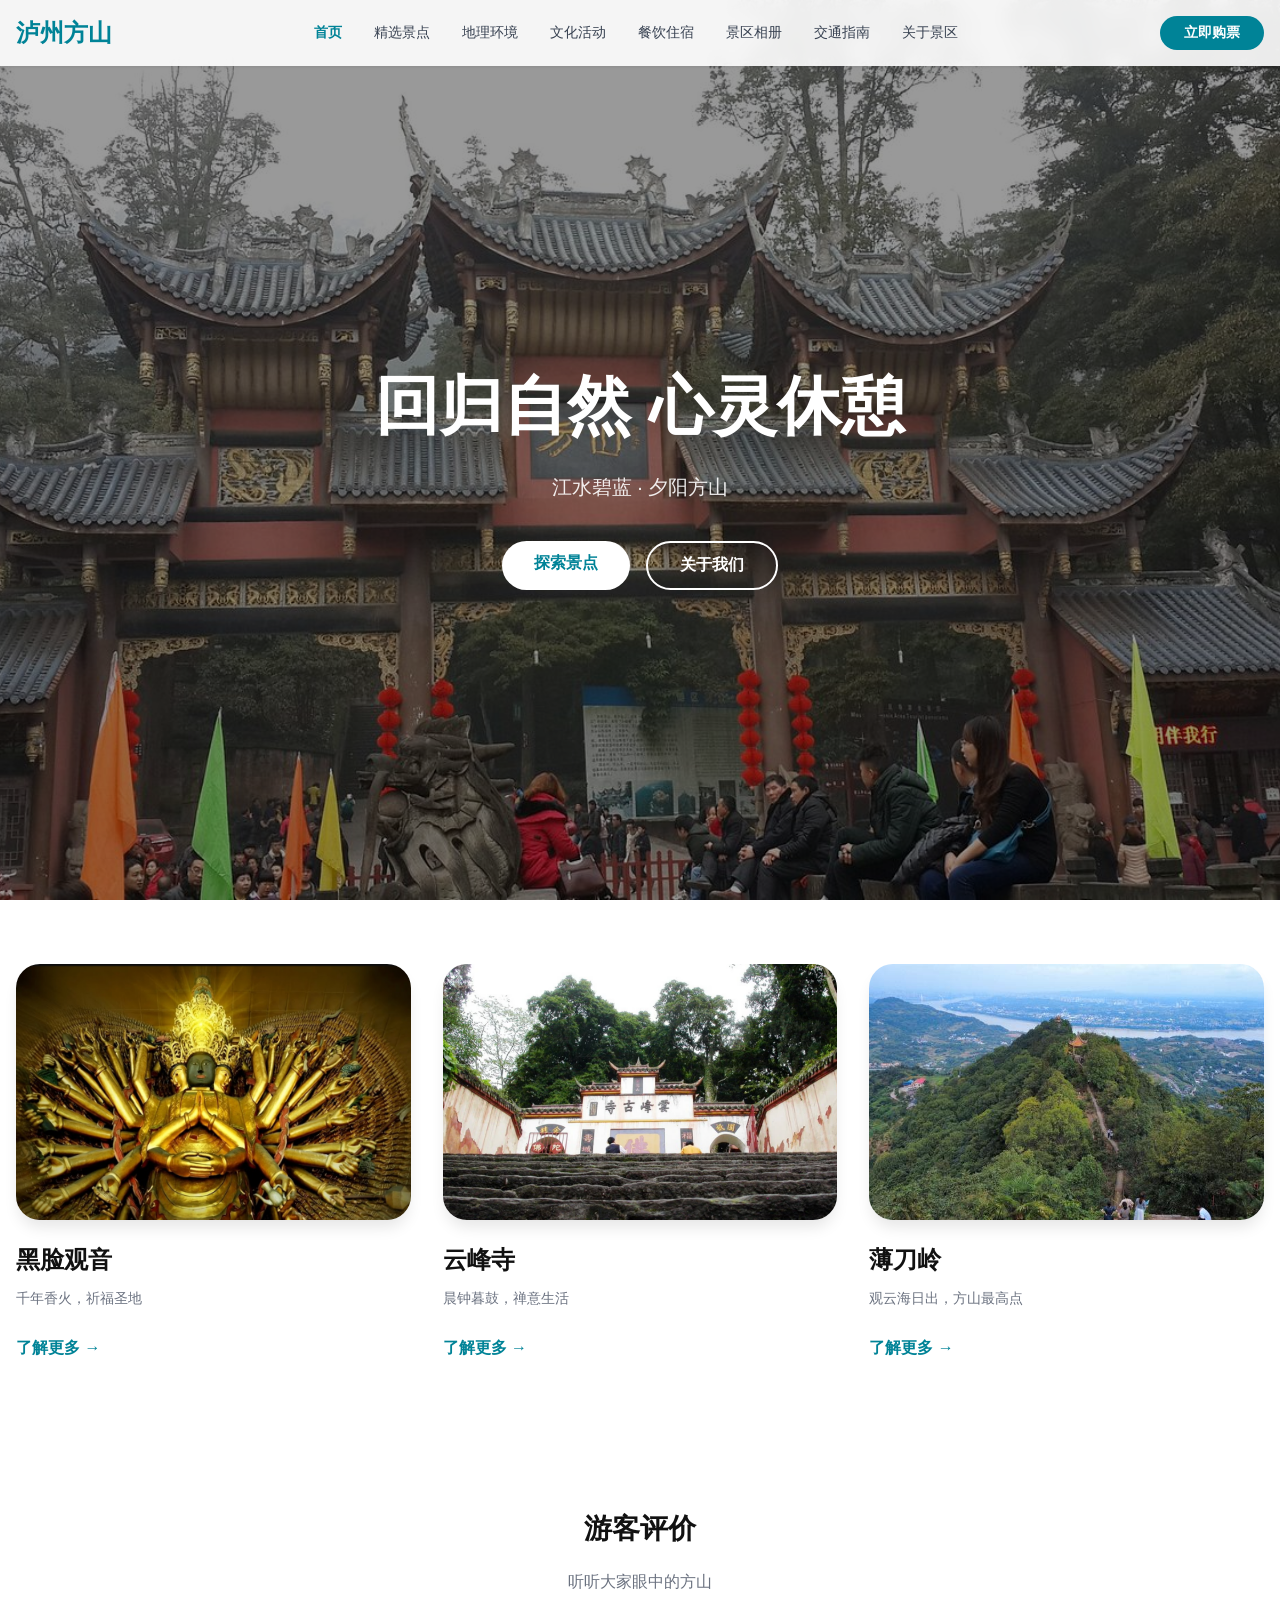
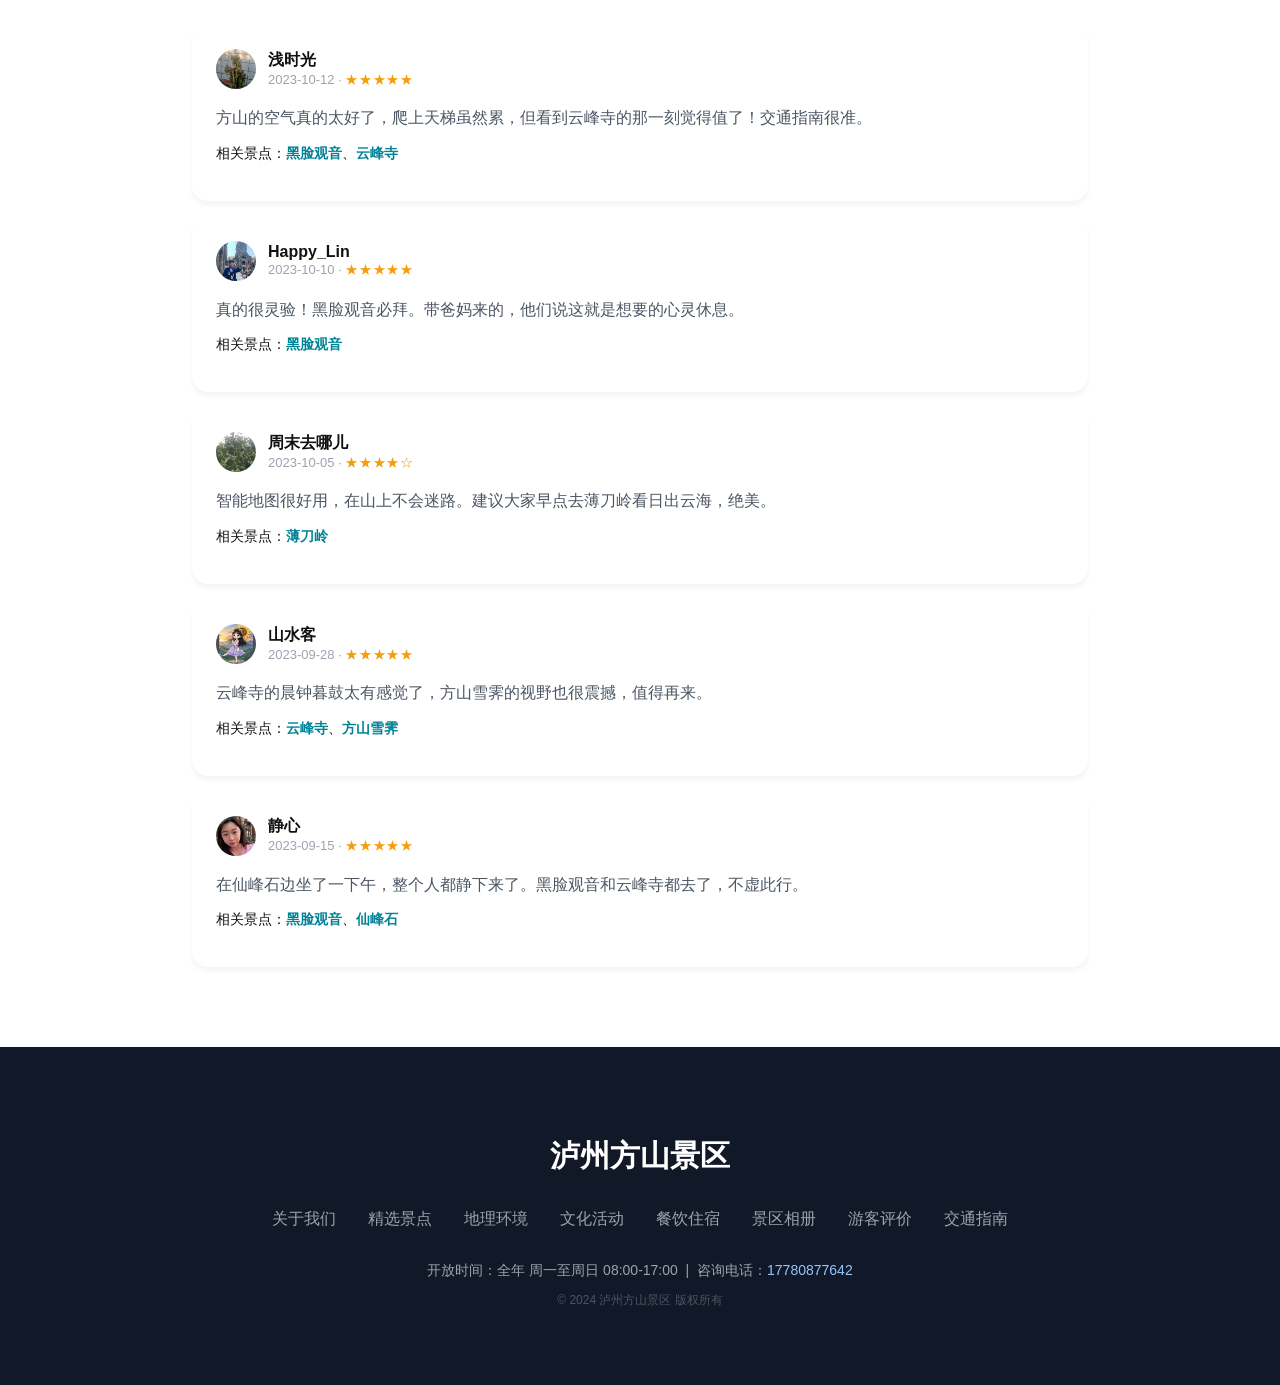
==== index.html @ 8b6f4e0c "first" ====
<!DOCTYPE html>
<html lang="zh-CN">

<head>
    <meta charset="UTF-8">
    <meta name="viewport" content="width=device-width, initial-scale=1.0">
    <title>泸州方山景区 - 首页</title>
    <link rel="stylesheet" href="css/main.css">
    <link rel="stylesheet" href="css/com.css">
</head>

<body>
    <nav class="nav">
        <div class="nav-inner">
            <a href="index.html" class="nav-logo">泸州方山</a>
            <div class="nav-links">
                <a href="index.html" class="active">首页</a>
                <a href="jingdian.html">精选景点</a>
                <a href="dili.html">地理环境</a>
                <a href="wenhuahuodong.html">文化活动</a>
                <a href="canyin.html">餐饮住宿</a>
                <a href="tuji.html">景区相册</a>
                <a href="jiaotong.html">交通指南</a>
                <a href="guanyu.html">关于景区</a>
            </div>
            <a href="guanyu.html" class="nav-cta">立即购票</a>
        </div>
    </nav>

    <section class="banner">
        <img src="img/shouye-banner.jpg" alt="方山景区">
        <div class="banner-overlay"></div>
        <div class="banner-content">
            <h1 class="animate-fade-in-up">回归自然 心灵休憩</h1>
            <p>江水碧蓝 · 夕阳方山</p>
            <div class="banner-btns">
                <a href="jingdian.html" class="btn-primary">探索景点</a>
                <a href="guanyu.html" class="btn-outline">关于我们</a>
            </div>
        </div>
    </section>

    <section class="section">
        <div class="cards">
            <div class="card">
                <a href="xiangqing-heilianguanyin.html" class="card-image">
                    <img src="img/heilianguanyin1.png" alt="黑脸观音">
                </a>
                <h3>黑脸观音</h3>
                <p class="card-desc">千年香火，祈福圣地</p>
                <a href="xiangqing-heilianguanyin.html" class="card-link">了解更多 &rarr;</a>
            </div>
            <div class="card">
                <a href="xiangqing-yunfengsi.html" class="card-image">
                    <img src="img/yunfengsi1.png" alt="云峰寺">
                </a>
                <h3>云峰寺</h3>
                <p class="card-desc">晨钟暮鼓，禅意生活</p>
                <a href="xiangqing-yunfengsi.html" class="card-link">了解更多 &rarr;</a>
            </div>
            <div class="card">
                <a href="xiangqing-bodaoling.html" class="card-image">
                    <img src="img/bodaoling1.jpeg" alt="薄刀岭">
                </a>
                <h3>薄刀岭</h3>
                <p class="card-desc">观云海日出，方山最高点</p>
                <a href="xiangqing-bodaoling.html" class="card-link">了解更多 &rarr;</a>
            </div>
        </div>
    </section>

    <section class="section" id="pingjia">
        <h2 style="text-align:center;font-size:1.75rem;margin-bottom:1.5rem;">游客评价</h2>
        <p style="text-align:center;color:#6b7280;margin-bottom:2rem;">听听大家眼中的方山</p>
        <div class="review-list">
            <article class="review-card">
                <div class="review-card-header">
                    <img src="img/avatar1.jpg" alt="" class="review-avatar" width="40" height="40">
                    <div class="review-meta">
                        <div class="review-user">浅时光</div>
                        <div class="review-date">2023-10-12 · <span class="stars">★★★★★</span></div>
                    </div>
                </div>
                <p class="review-content">方山的空气真的太好了，爬上天梯虽然累，但看到云峰寺的那一刻觉得值了！交通指南很准。</p>
                <p class="review-link">相关景点：<a href="xiangqing-heilianguanyin.html">黑脸观音</a>、<a
                        href="xiangqing-yunfengsi.html">云峰寺</a>
                </p>
            </article>
            <article class="review-card">
                <div class="review-card-header">
                    <img src="img/avatar2.jpg" alt="" class="review-avatar" width="40" height="40">
                    <div class="review-meta">
                        <div class="review-user">Happy_Lin</div>
                        <div class="review-date">2023-10-10 · <span class="stars">★★★★★</span></div>
                    </div>
                </div>
                <p class="review-content">真的很灵验！黑脸观音必拜。带爸妈来的，他们说这就是想要的心灵休息。</p>
                <p class="review-link">相关景点：<a href="xiangqing-heilianguanyin.html">黑脸观音</a></p>
            </article>
            <article class="review-card">
                <div class="review-card-header">
                    <img src="img/avatar3.jpg" alt="" class="review-avatar" width="40" height="40">
                    <div class="review-meta">
                        <div class="review-user">周末去哪儿</div>
                        <div class="review-date">2023-10-05 · <span class="stars">★★★★☆</span></div>
                    </div>
                </div>
                <p class="review-content">智能地图很好用，在山上不会迷路。建议大家早点去薄刀岭看日出云海，绝美。</p>
                <p class="review-link">相关景点：<a href="xiangqing-bodaoling.html">薄刀岭</a></p>
            </article>
            <article class="review-card">
                <div class="review-card-header">
                    <img src="img/avatar4.jpg" alt="" class="review-avatar" width="40" height="40">
                    <div class="review-meta">
                        <div class="review-user">山水客</div>
                        <div class="review-date">2023-09-28 · <span class="stars">★★★★★</span></div>
                    </div>
                </div>
                <p class="review-content">云峰寺的晨钟暮鼓太有感觉了，方山雪霁的视野也很震撼，值得再来。</p>
                <p class="review-link">相关景点：<a href="xiangqing-yunfengsi.html">云峰寺</a>、<a
                        href="xiangqing-fangshanxueji.html">方山雪霁</a></p>
            </article>
            <article class="review-card">
                <div class="review-card-header">
                    <img src="img/avatar5.jpg" alt="" class="review-avatar" width="40" height="40">
                    <div class="review-meta">
                        <div class="review-user">静心</div>
                        <div class="review-date">2023-09-15 · <span class="stars">★★★★★</span></div>
                    </div>
                </div>
                <p class="review-content">在仙峰石边坐了一下午，整个人都静下来了。黑脸观音和云峰寺都去了，不虚此行。</p>
                <p class="review-link">相关景点：<a href="xiangqing-heilianguanyin.html">黑脸观音</a>、<a
                        href="xiangqing-xianfengshi.html">仙峰石</a></p>
            </article>
        </div>
    </section>

    <footer class="footer">
        <div>
            <h2>泸州方山景区</h2>
            <div class="footer-links">
                <a href="guanyu.html">关于我们</a>
                <a href="jingdian.html">精选景点</a>
                <a href="dili.html">地理环境</a>
                <a href="wenhuahuodong.html">文化活动</a>
                <a href="canyin.html">餐饮住宿</a>
                <a href="tuji.html">景区相册</a>
                <a href="index.html#pingjia">游客评价</a>
                <a href="jiaotong.html">交通指南</a>
            </div>
            <p class="footer-info">开放时间：全年 周一至周日 08:00-17:00 &nbsp;|&nbsp; 咨询电话：<a href="tel:17780877642">17780877642</a></p>
            <p class="footer-copy">&copy; 2024 泸州方山景区 版权所有</p>
        </div>
    </footer>

    <script src="js/main.js"></script>
</body>

</html>
---- css/main.css ----
/* Layout & components - 泸州方山景区 */
:root {
    --river-blue: #008397;
    --max-width: 80rem;
    --spacing: 1rem;
}

* {
    box-sizing: border-box;
}

body {
    margin: 0;
    font-family: 'Noto Sans SC', -apple-system, sans-serif;
    color: #111;
    background: #fff;
}

/* ----- Nav ----- */
.nav {
    position: fixed;
    top: 0;
    left: 0;
    right: 0;
    z-index: 50;
    background: rgba(255,255,255,0.9);
    backdrop-filter: blur(8px);
    box-shadow: 0 1px 3px rgba(0,0,0,0.08);
    padding: 1rem 0;
}

.nav-inner {
    max-width: var(--max-width);
    margin: 0 auto;
    padding: 0 var(--spacing);
    display: flex;
    justify-content: space-between;
    align-items: center;
}

.nav-logo {
    font-size: 1.5rem;
    font-weight: 700;
    color: var(--river-blue);
    text-decoration: none;
}

.nav-links {
    display: none;
}

@media (min-width: 768px) {
    .nav-links {
        display: flex;
        gap: 2rem;
        font-size: 0.875rem;
        font-weight: 500;
    }
    .nav-links a {
        color: #374151;
        text-decoration: none;
    }
    .nav-links a:hover,
    .nav-links a.active {
        color: var(--river-blue);
        font-weight: 700;
    }
}

.nav-cta {
    background: var(--river-blue);
    color: #fff;
    padding: 0.5rem 1.5rem;
    border-radius: 9999px;
    font-size: 0.875rem;
    font-weight: 700;
    text-decoration: none;
}

/* ----- Banner (index) ----- */
.banner {
    min-height: 100vh;
    position: relative;
    display: flex;
    align-items: center;
    justify-content: center;
    overflow: hidden;
}

.banner img {
    position: absolute;
    inset: 0;
    width: 100%;
    height: 100%;
    object-fit: cover;
}

.banner-overlay {
    position: absolute;
    inset: 0;
    background: rgba(0,0,0,0.4);
}

.banner-content {
    position: relative;
    z-index: 10;
    text-align: center;
    color: #fff;
    padding: var(--spacing);
}

.banner h1 {
    font-size: clamp(2rem, 5vw, 4rem);
    font-weight: 700;
    margin-bottom: 1.5rem;
}

.banner p {
    font-size: 1.25rem;
    opacity: 0.9;
    margin-bottom: 2.5rem;
}

.banner-btns {
    display: flex;
    flex-wrap: wrap;
    justify-content: center;
    gap: 1rem;
}

.btn-primary {
    background: #fff;
    color: var(--river-blue);
    padding: 0.75rem 2rem;
    border-radius: 9999px;
    font-weight: 700;
    text-decoration: none;
    transition: transform 0.2s;
}

.btn-primary:hover {
    transform: scale(1.05);
}

.btn-outline {
    border: 2px solid #fff;
    color: #fff;
    padding: 0.75rem 2rem;
    border-radius: 9999px;
    font-weight: 700;
    text-decoration: none;
    transition: background 0.2s, color 0.2s;
}

.btn-outline:hover {
    background: #fff;
    color: var(--river-blue);
}

/* ----- Content section ----- */
.section {
    max-width: var(--max-width);
    margin: 0 auto;
    padding: 4rem var(--spacing);
}

.cards {
    display: grid;
    grid-template-columns: 1fr;
    gap: 2rem;
}

@media (min-width: 768px) {
    .cards {
        grid-template-columns: repeat(3, 1fr);
    }
}

.card {
    cursor: pointer;
}

.card-image {
    display: block;
    height: 16rem;
    border-radius: 1.5rem;
    overflow: hidden;
    margin-bottom: 1.5rem;
    box-shadow: 0 10px 15px -3px rgba(0,0,0,0.1);
    text-decoration: none;
}

.card-image img {
    width: 100%;
    height: 100%;
    object-fit: cover;
    transition: transform 0.5s;
}

.card:hover .card-image img {
    transform: scale(1.1);
}

.card h3 {
    font-size: 1.5rem;
    font-weight: 700;
    margin-bottom: 0.5rem;
}

.card-desc {
    color: #6b7280;
    font-size: 0.875rem;
}

.card-link {
    margin-top: 1rem;
    display: inline-block;
    color: var(--river-blue);
    font-weight: 700;
    text-decoration: none;
}

/* ----- Footer ----- */
.footer {
    background: #111827;
    color: #fff;
    padding: 4rem var(--spacing);
    text-align: center;
}

.footer h2 {
    font-size: 1.875rem;
    font-weight: 700;
    margin-bottom: 2rem;
}

.footer-links {
    display: flex;
    justify-content: center;
    gap: 2rem;
    margin-bottom: 2rem;
}

.footer-links a {
    color: #9ca3af;
    text-decoration: none;
}

.footer-links a:hover {
    color: #fff;
}

.footer-info {
    font-size: 0.875rem;
    color: #9ca3af;
    margin-bottom: 0.5rem;
}

.footer-info a {
    color: #93c5fd;
    text-decoration: none;
}

.footer-info a:hover {
    text-decoration: underline;
}

.footer-copy {
    font-size: 0.75rem;
    color: #4b5563;
}

/* ----- Page header (page1) ----- */
.page-header {
    background: var(--river-blue);
    color: #fff;
    padding: 4rem var(--spacing);
    text-align: center;
}

.page-header h1 {
    font-size: 2.25rem;
    font-weight: 700;
    margin-bottom: 0.5rem;
}

.page-header p {
    opacity: 0.8;
}

/* ----- 图集 Gallery ----- */
.gallery-grid {
    display: grid;
    grid-template-columns: repeat(2, 1fr);
    gap: 1rem;
}

@media (min-width: 640px) {
    .gallery-grid {
        grid-template-columns: repeat(3, 1fr);
        gap: 1.25rem;
    }
}

@media (min-width: 1024px) {
    .gallery-grid {
        grid-template-columns: repeat(4, 1fr);
        gap: 1.5rem;
    }
}

.gallery-item {
    margin: 0;
    border-radius: 0.75rem;
    overflow: hidden;
    box-shadow: 0 4px 6px -1px rgba(0,0,0,0.1), 0 2px 4px -2px rgba(0,0,0,0.1);
}

.gallery-item img {
    width: 100%;
    height: 12rem;
    object-fit: cover;
    display: block;
}

.gallery-item:hover img {
    transform: scale(1.05);
}

.gallery-item img {
    transition: transform 0.3s ease;
}

/* ----- Page1: 景点分类 ----- */
.filters {
    display: flex;
    gap: 1rem;
    margin-bottom: 2rem;
    overflow-x: auto;
    padding-bottom: 1rem;
}

.filters button {
    flex-shrink: 0;
    padding: 0.5rem 1.5rem;
    border-radius: 9999px;
    border: none;
    font-size: 0.875rem;
    cursor: pointer;
    white-space: nowrap;
}

.filters button.active {
    background: var(--river-blue);
    color: #fff;
}

.filters button:not(.active) {
    background: #f3f4f6;
    color: #4b5563;
}

.attraction-grid {
    display: grid;
    grid-template-columns: 1fr;
    gap: 2rem;
}

@media (min-width: 768px) {
    .attraction-grid {
        grid-template-columns: repeat(2, 1fr);
    }
}

@media (min-width: 1024px) {
    .attraction-grid {
        grid-template-columns: repeat(4, 1fr);
    }
}

.attraction-item {
    display: block;
    text-decoration: none;
    color: inherit;
}

.attraction-item .thumb {
    height: 12rem;
    border-radius: 1rem;
    overflow: hidden;
    margin-bottom: 0.5rem;
}

.attraction-item .thumb img {
    width: 100%;
    height: 100%;
    object-fit: cover;
    transition: transform 0.5s;
}

.attraction-item:hover .thumb img {
    transform: scale(1.1);
}

.attraction-item .tag {
    font-size: 0.75rem;
    color: var(--river-blue);
    font-weight: 700;
}

.attraction-item h3 {
    font-size: 1.125rem;
    font-weight: 700;
}

/* ----- Page2: 关于景区 ----- */
.about-card {
    max-width: 64rem;
    margin: 2rem auto;
    background: #fff;
    box-shadow: 0 25px 50px -12px rgba(0,0,0,0.25);
    border-radius: 3rem;
    overflow: hidden;
}

.about-banner {
    position: relative;
    height: 24rem;
}

.about-banner img {
    width: 100%;
    height: 100%;
    object-fit: cover;
}

.about-banner-overlay {
    position: absolute;
    inset: 0;
    background: rgba(0,0,0,0.3);
    display: flex;
    align-items: center;
    justify-content: center;
}

.about-banner h1 {
    font-size: 3rem;
    font-weight: 700;
    color: #fff;
}

.about-body {
    padding: 4rem;
}

.about-body h2 {
    font-size: 1.875rem;
    font-weight: 700;
    margin-bottom: 2rem;
}

.about-body .intro {
    color: #4b5563;
    line-height: 1.75;
    font-size: 1.125rem;
    margin-bottom: 1.5rem;
}

.about-info {
    margin-top: 1.5rem;
    padding: 1.25rem 1.5rem;
    background: #f0f9ff;
    border-radius: 0.75rem;
    border-left: 4px solid var(--river-blue);
}

.about-info p {
    margin: 0.5rem 0;
    color: #1e293b;
}

.about-info a {
    color: var(--river-blue);
    text-decoration: none;
    font-weight: 600;
}

.about-info a:hover {
    text-decoration: underline;
}

.stats {
    margin-top: 2rem;
    display: grid;
    grid-template-columns: repeat(2, 1fr);
    gap: 2rem;
}

@media (min-width: 768px) {
    .stats {
        grid-template-columns: repeat(4, 1fr);
    }
}

.stat {
    text-align: center;
}

.stat-value {
    font-size: 2.25rem;
    font-weight: 700;
    color: var(--river-blue);
    margin-bottom: 0.25rem;
}

.stat-label {
    font-size: 0.875rem;
    color: #9ca3af;
}

.about-back {
    margin-top: 2rem;
    text-align: center;
}

.btn-secondary {
    display: inline-block;
    background: #f3f4f6;
    color: #4b5563;
    padding: 1rem 2.5rem;
    border-radius: 9999px;
    font-weight: 700;
    text-decoration: none;
}

.btn-secondary:hover {
    background: #e5e7eb;
}

/* ----- Page3: 景点详情 ----- */
.detail-header {
    background: #fff;
    box-shadow: 0 1px 3px rgba(0,0,0,0.08);
    padding: 1rem;
    position: sticky;
    top: 3.25rem;
    z-index: 40;
}

.detail-header-inner {
    max-width: var(--max-width);
    margin: 0 auto;
    display: flex;
    align-items: center;
    gap: 1rem;
}

.detail-back {
    padding: 0.5rem;
    border-radius: 9999px;
    text-decoration: none;
    color: #374151;
}

.detail-back:hover {
    background: #f3f4f6;
}

.detail-main {
    max-width: 56rem;
    margin: 2rem auto;
    padding: 0 var(--spacing);
}

.detail-card {
    background: #fff;
    border-radius: 1.5rem;
    overflow: hidden;
    box-shadow: 0 25px 50px -12px rgba(0,0,0,0.25);
}

.detail-card img {
    width: 100%;
    height: 24rem;
    object-fit: cover;
}

.detail-content {
    padding: 2.5rem;
}

.detail-badge {
    display: inline-block;
    background: #ffedd5;
    color: #c2410c;
    padding: 0.25rem 1rem;
    border-radius: 9999px;
    font-size: 0.75rem;
    font-weight: 700;
    margin-bottom: 1rem;
}

.detail-content h2 {
    font-size: 2.25rem;
    font-weight: 700;
    margin-bottom: 1.5rem;
}

.detail-content .prose {
    color: #4b5563;
    line-height: 1.75;
}

.detail-content .prose p {
    margin-bottom: 1.5rem;
}

.detail-content h3 {
    font-size: 1.5rem;
    font-weight: 700;
    color: #111;
    margin-top: 2rem;
    margin-bottom: 0.5rem;
}

.detail-content ul {
    list-style: disc;
    padding-left: 1.25rem;
}

.detail-content li {
    margin-bottom: 0.5rem;
}

.detail-actions {
    margin-top: 2rem;
    display: flex;
    gap: 1rem;
}

.detail-actions .btn-primary {
    flex: 1;
    text-align: center;
    padding: 1rem;
    font-size: 1.125rem;
    border: none;
    cursor: pointer;
    box-shadow: 0 10px 15px -3px rgba(0,0,0,0.1);
}

.detail-actions .btn-icon {
    padding: 1rem;
    border: 1px solid #e5e7eb;
    border-radius: 1rem;
    background: #fff;
    color: #9ca3af;
    cursor: pointer;
}

.detail-reviews {
    margin-top: 2rem;
    padding-top: 1.5rem;
    border-top: 1px solid #e5e7eb;
}

.detail-reviews h3 {
    font-size: 1.125rem;
    font-weight: 700;
    margin-bottom: 1rem;
}

.detail-reviews .review-snippet {
    font-size: 0.875rem;
    color: #4b5563;
    line-height: 1.5;
    margin-bottom: 0.75rem;
}

.detail-reviews .review-snippet .user {
    color: var(--river-blue);
    font-weight: 600;
}

/* ----- 餐饮住宿 ----- */
.food-grid {
    display: grid;
    grid-template-columns: 1fr;
    gap: 2rem;
}

@media (min-width: 768px) {
    .food-grid {
        grid-template-columns: repeat(2, 1fr);
    }
}

.food-card {
    background: #fff;
    border-radius: 1.5rem;
    overflow: hidden;
    box-shadow: 0 10px 30px rgba(0,0,0,0.08);
    display: flex;
    flex-direction: column;
}

.food-card-image {
    height: 12rem;
    overflow: hidden;
}

.food-card-image img {
    width: 100%;
    height: 100%;
    object-fit: cover;
}

.food-card-body {
    padding: 1.5rem;
    flex: 1;
}

.food-card-type {
    font-size: 0.75rem;
    color: var(--river-blue);
    font-weight: 700;
    margin-bottom: 0.25rem;
}

.food-card h3 {
    font-size: 1.25rem;
    font-weight: 700;
    margin-bottom: 0.5rem;
}

.food-card-price {
    color: #6b7280;
    font-size: 0.875rem;
    margin-bottom: 0.5rem;
}

.food-card-desc {
    color: #4b5563;
    font-size: 0.875rem;
    line-height: 1.6;
    margin-bottom: 1rem;
}

.food-card-loc {
    font-size: 0.8125rem;
    color: #9ca3af;
    margin-bottom: 1rem;
}

.food-reviews {
    border-top: 1px solid #f3f4f6;
    padding-top: 1rem;
}

.food-reviews h4 {
    font-size: 0.8125rem;
    font-weight: 700;
    color: #374151;
    margin-bottom: 0.5rem;
}

.review-snippet {
    font-size: 0.8125rem;
    color: #6b7280;
    line-height: 1.5;
}

.review-snippet .user {
    color: var(--river-blue);
    font-weight: 600;
}

.stars {
    color: #f59e0b;
    letter-spacing: 0.05em;
}

/* ----- 游客评价 ----- */
.review-list {
    max-width: 56rem;
    margin: 0 auto;
}

.review-card {
    background: #fff;
    border-radius: 1rem;
    padding: 1.5rem;
    margin-bottom: 1rem;
    box-shadow: 0 4px 6px -1px rgba(0,0,0,0.06);
}

.review-card-header {
    display: flex;
    align-items: center;
    gap: 0.75rem;
    margin-bottom: 0.75rem;
}

.review-avatar {
    width: 2.5rem;
    height: 2.5rem;
    border-radius: 9999px;
    background: #e5e7eb;
    object-fit: cover;
}

.review-meta {
    flex: 1;
}

.review-user {
    font-weight: 700;
    color: #111;
}

.review-date {
    font-size: 0.8125rem;
    color: #9ca3af;
}

.review-content {
    color: #4b5563;
    line-height: 1.6;
    margin-bottom: 0.75rem;
}

.review-link {
    font-size: 0.875rem;
}

.review-link a {
    color: var(--river-blue);
    font-weight: 600;
    text-decoration: none;
}

.review-link a:hover {
    text-decoration: underline;
}

/* ----- 交通指南 ----- */
.traffic-section {
    max-width: 48rem;
    margin: 0 auto;
}

.traffic-intro {
    text-align: center;
    color: #4b5563;
    margin-bottom: 2rem;
    line-height: 1.6;
}

.route-card {
    background: #fff;
    border-radius: 1rem;
    padding: 1.5rem;
    margin-bottom: 1.25rem;
    box-shadow: 0 4px 6px -1px rgba(0,0,0,0.06);
    border-left: 4px solid var(--river-blue);
}

.route-card h3 {
    font-size: 1.125rem;
    font-weight: 700;
    margin-bottom: 0.75rem;
    color: #111;
}

.route-card .route-label {
    font-size: 0.75rem;
    color: var(--river-blue);
    font-weight: 700;
    margin-bottom: 0.25rem;
}

.route-steps {
    list-style: none;
    padding: 0;
    margin: 0;
}

.route-steps li {
    position: relative;
    padding-left: 1.25rem;
    margin-bottom: 0.5rem;
    color: #4b5563;
    line-height: 1.5;
}

.route-steps li::before {
    content: '';
    position: absolute;
    left: 0;
    top: 0.5em;
    width: 6px;
    height: 6px;
    border-radius: 50%;
    background: var(--river-blue);
}

.route-steps li strong {
    color: #111;
}

/* ----- 地理环境 / 自然资源 / 经典景点详述（长文内容页）----- */
.content-page {
    max-width: 56rem;
    margin: 0 auto;
    padding: 2rem var(--spacing) 4rem;
}

.content-page .page-header {
    margin-bottom: 0;
}

.content-section {
    margin-bottom: 3rem;
}

.content-section h2 {
    font-size: 1.5rem;
    font-weight: 700;
    color: #111;
    margin-bottom: 1rem;
    padding-bottom: 0.5rem;
    border-bottom: 2px solid var(--river-blue);
}

.content-section .prose {
    color: #4b5563;
    line-height: 1.8;
    font-size: 1rem;
}

.content-section .prose p {
    margin-bottom: 1rem;
}

.content-figure {
    margin: 1.5rem 0;
    border-radius: 1rem;
    overflow: hidden;
    box-shadow: 0 10px 25px rgba(0,0,0,0.08);
}

.content-figure img {
    width: 100%;
    height: auto;
    display: block;
}

.content-figure figcaption {
    padding: 0.75rem 1rem;
    font-size: 0.875rem;
    color: #6b7280;
    background: #f9fafb;
}

.content-section h3 {
    font-size: 1.25rem;
    font-weight: 700;
    color: #111;
    margin-top: 1.5rem;
    margin-bottom: 0.5rem;
}

.content-section h4 {
    font-size: 1.0625rem;
    font-weight: 600;
    color: #374151;
    margin-top: 1rem;
    margin-bottom: 0.25rem;
}
---- css/com.css ----
/* Common Styles（变量与布局见 main.css） */
body {
    font-family: 'Noto Sans SC', sans-serif;
}

.animate-fade-in-up {
    animation: fadeInUp 0.6s ease-out forwards;
}

@keyframes fadeInUp {
    from {
        opacity: 0;
        transform: translateY(20px);
    }
    to {
        opacity: 1;
        transform: translateY(0);
    }
}

.hide-scrollbar::-webkit-scrollbar {
    display: none;
}
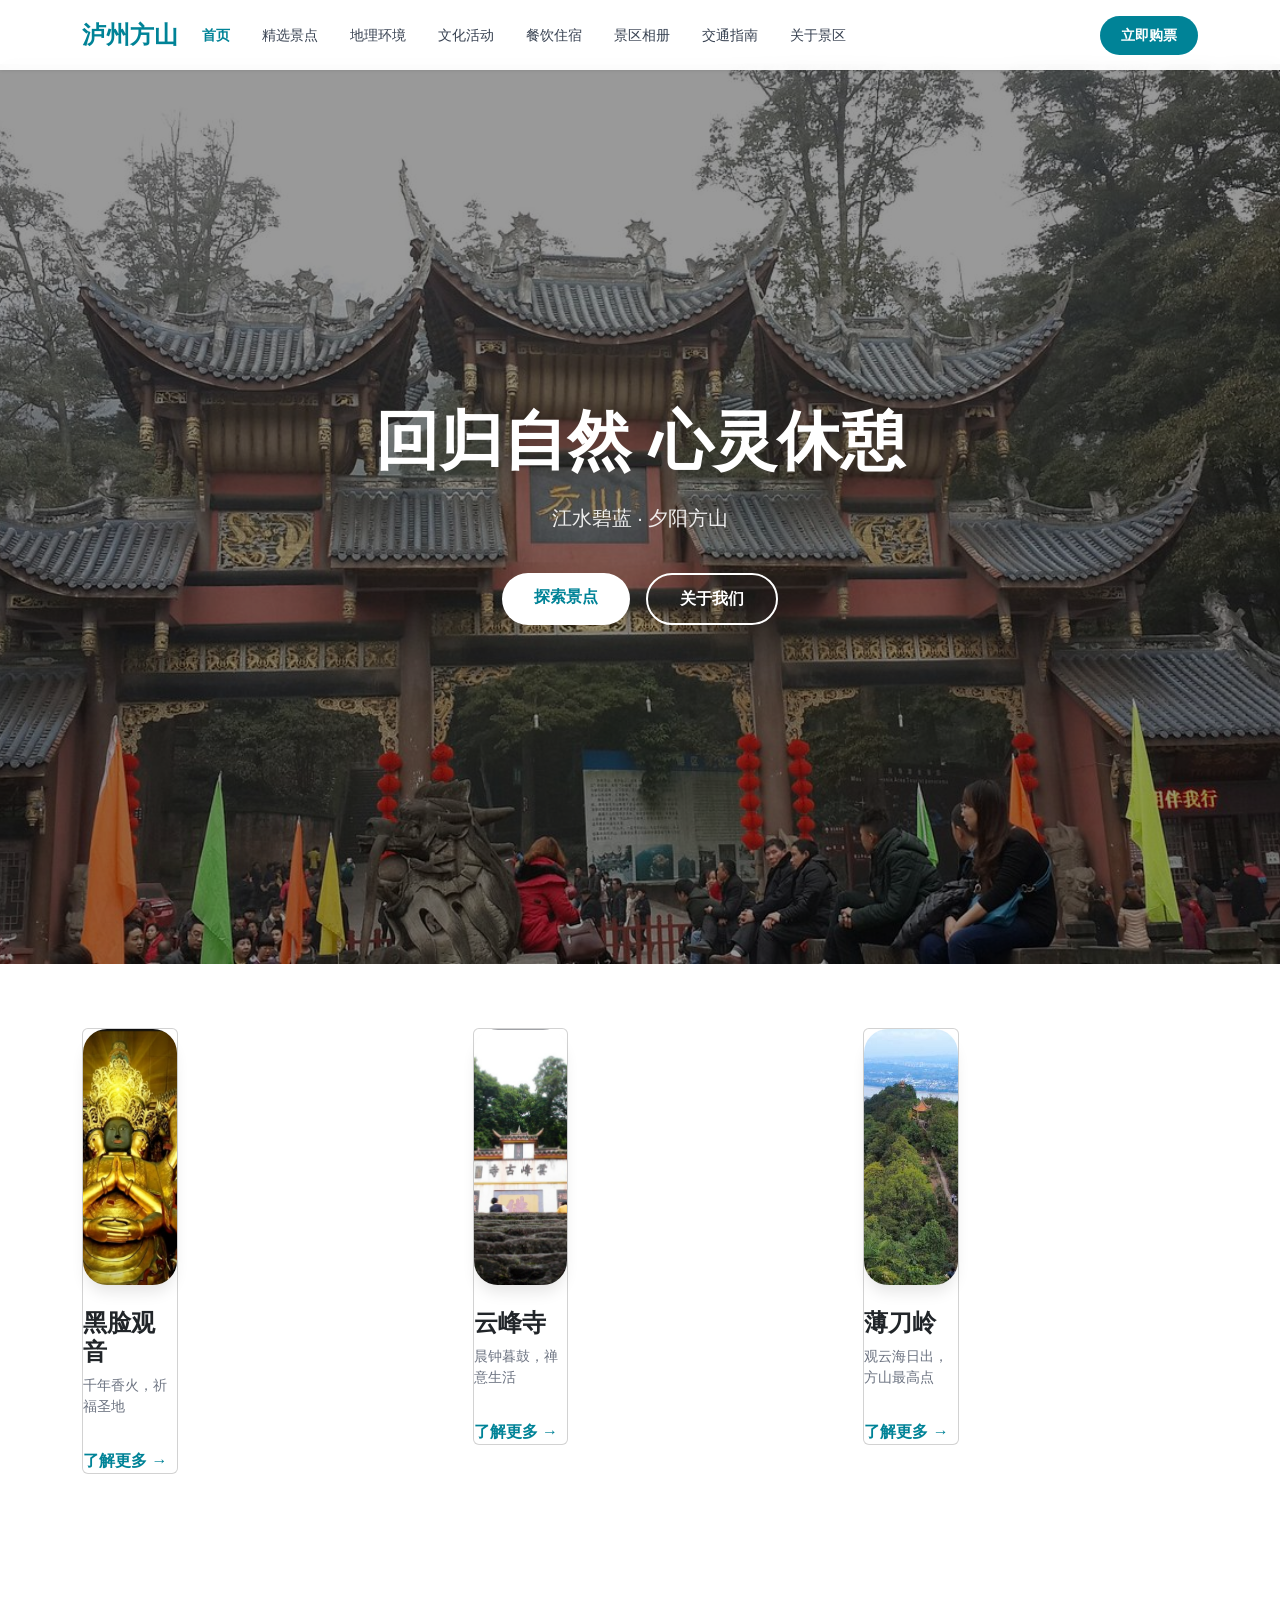
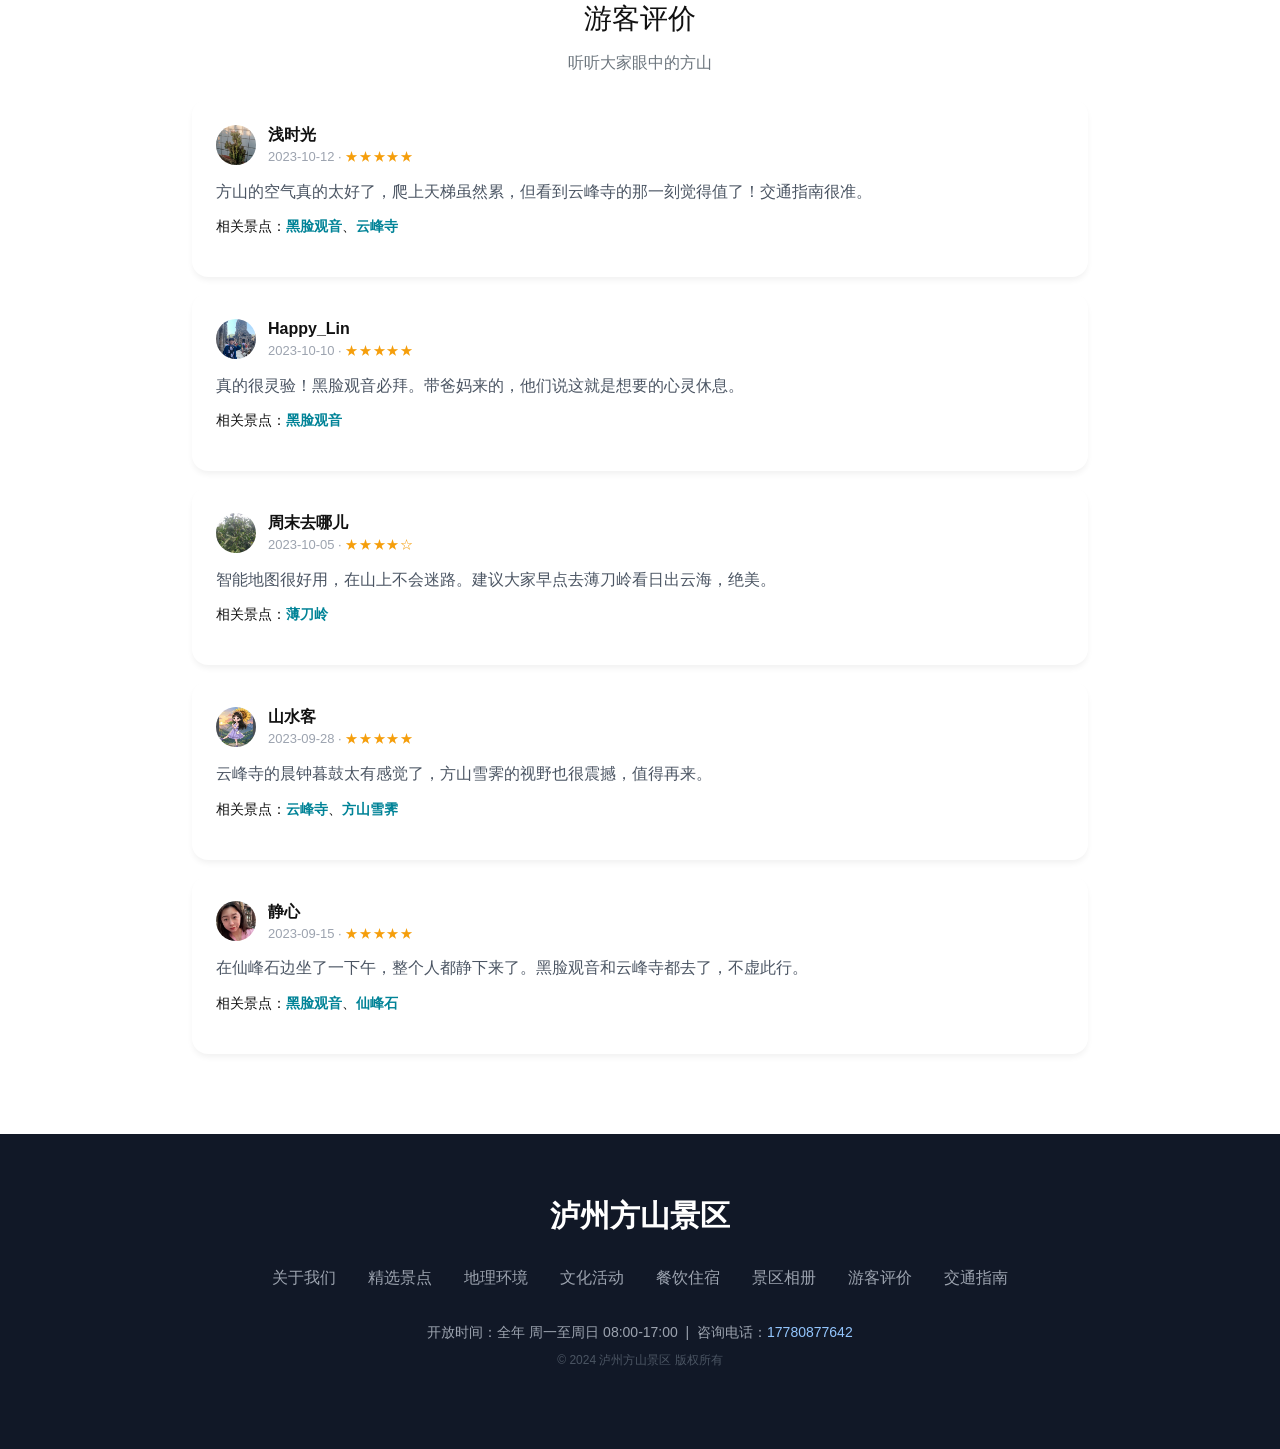
==== commit 778c186f: "bootstrap" ====
--- a/index.html
+++ b/index.html
@@ -5,25 +5,32 @@
     <meta charset="UTF-8">
     <meta name="viewport" content="width=device-width, initial-scale=1.0">
     <title>泸州方山景区 - 首页</title>
+    <link href="https://cdn.jsdelivr.net/npm/bootstrap@5.3.2/dist/css/bootstrap.min.css" rel="stylesheet">
     <link rel="stylesheet" href="css/main.css">
     <link rel="stylesheet" href="css/com.css">
+    <link rel="stylesheet" href="css/bootstrap-override.css">
 </head>
 
 <body>
-    <nav class="nav">
-        <div class="nav-inner">
-            <a href="index.html" class="nav-logo">泸州方山</a>
-            <div class="nav-links">
-                <a href="index.html" class="active">首页</a>
-                <a href="jingdian.html">精选景点</a>
-                <a href="dili.html">地理环境</a>
-                <a href="wenhuahuodong.html">文化活动</a>
-                <a href="canyin.html">餐饮住宿</a>
-                <a href="tuji.html">景区相册</a>
-                <a href="jiaotong.html">交通指南</a>
-                <a href="guanyu.html">关于景区</a>
+    <nav class="navbar navbar-expand-lg navbar-light fixed-top navbar-scenic">
+        <div class="container">
+            <a class="navbar-brand" href="index.html">泸州方山</a>
+            <button class="navbar-toggler" type="button" data-bs-toggle="collapse" data-bs-target="#navbarMain" aria-controls="navbarMain" aria-expanded="false" aria-label="展开菜单">
+                <span class="navbar-toggler-icon"></span>
+            </button>
+            <div class="collapse navbar-collapse" id="navbarMain">
+                <ul class="navbar-nav me-auto mb-2 mb-lg-0 gap-lg-3">
+                    <li class="nav-item"><a class="nav-link active" href="index.html">首页</a></li>
+                    <li class="nav-item"><a class="nav-link" href="jingdian.html">精选景点</a></li>
+                    <li class="nav-item"><a class="nav-link" href="dili.html">地理环境</a></li>
+                    <li class="nav-item"><a class="nav-link" href="wenhuahuodong.html">文化活动</a></li>
+                    <li class="nav-item"><a class="nav-link" href="canyin.html">餐饮住宿</a></li>
+                    <li class="nav-item"><a class="nav-link" href="tuji.html">景区相册</a></li>
+                    <li class="nav-item"><a class="nav-link" href="jiaotong.html">交通指南</a></li>
+                    <li class="nav-item"><a class="nav-link" href="guanyu.html">关于景区</a></li>
+                </ul>
+                <a href="guanyu.html" class="btn btn-cta">立即购票</a>
             </div>
-            <a href="guanyu.html" class="nav-cta">立即购票</a>
         </div>
     </nav>
 
@@ -41,37 +48,46 @@
     </section>
 
     <section class="section">
-        <div class="cards">
-            <div class="card">
-                <a href="xiangqing-heilianguanyin.html" class="card-image">
-                    <img src="img/heilianguanyin1.png" alt="黑脸观音">
-                </a>
-                <h3>黑脸观音</h3>
-                <p class="card-desc">千年香火，祈福圣地</p>
-                <a href="xiangqing-heilianguanyin.html" class="card-link">了解更多 &rarr;</a>
-            </div>
-            <div class="card">
-                <a href="xiangqing-yunfengsi.html" class="card-image">
-                    <img src="img/yunfengsi1.png" alt="云峰寺">
-                </a>
-                <h3>云峰寺</h3>
-                <p class="card-desc">晨钟暮鼓，禅意生活</p>
-                <a href="xiangqing-yunfengsi.html" class="card-link">了解更多 &rarr;</a>
-            </div>
-            <div class="card">
-                <a href="xiangqing-bodaoling.html" class="card-image">
-                    <img src="img/bodaoling1.jpeg" alt="薄刀岭">
-                </a>
-                <h3>薄刀岭</h3>
-                <p class="card-desc">观云海日出，方山最高点</p>
-                <a href="xiangqing-bodaoling.html" class="card-link">了解更多 &rarr;</a>
+        <div class="container">
+            <div class="row g-4 cards">
+                <div class="col-12 col-md-6 col-lg-4">
+                    <div class="card">
+                        <a href="xiangqing-heilianguanyin.html" class="card-image">
+                            <img src="img/heilianguanyin1.png" alt="黑脸观音">
+                        </a>
+                        <h3>黑脸观音</h3>
+                        <p class="card-desc">千年香火，祈福圣地</p>
+                        <a href="xiangqing-heilianguanyin.html" class="card-link">了解更多 &rarr;</a>
+                    </div>
+                </div>
+                <div class="col-12 col-md-6 col-lg-4">
+                    <div class="card">
+                        <a href="xiangqing-yunfengsi.html" class="card-image">
+                            <img src="img/yunfengsi1.png" alt="云峰寺">
+                        </a>
+                        <h3>云峰寺</h3>
+                        <p class="card-desc">晨钟暮鼓，禅意生活</p>
+                        <a href="xiangqing-yunfengsi.html" class="card-link">了解更多 &rarr;</a>
+                    </div>
+                </div>
+                <div class="col-12 col-md-6 col-lg-4">
+                    <div class="card">
+                        <a href="xiangqing-bodaoling.html" class="card-image">
+                            <img src="img/bodaoling1.jpeg" alt="薄刀岭">
+                        </a>
+                        <h3>薄刀岭</h3>
+                        <p class="card-desc">观云海日出，方山最高点</p>
+                        <a href="xiangqing-bodaoling.html" class="card-link">了解更多 &rarr;</a>
+                    </div>
+                </div>
             </div>
         </div>
     </section>
 
     <section class="section" id="pingjia">
-        <h2 style="text-align:center;font-size:1.75rem;margin-bottom:1.5rem;">游客评价</h2>
-        <p style="text-align:center;color:#6b7280;margin-bottom:2rem;">听听大家眼中的方山</p>
+        <div class="container">
+        <h2 class="text-center mb-3" style="font-size:1.75rem;">游客评价</h2>
+        <p class="text-center text-secondary mb-4">听听大家眼中的方山</p>
         <div class="review-list">
             <article class="review-card">
                 <div class="review-card-header">
@@ -133,10 +149,11 @@
                         href="xiangqing-xianfengshi.html">仙峰石</a></p>
             </article>
         </div>
+        </div>
     </section>
 
     <footer class="footer">
-        <div>
+        <div class="container">
             <h2>泸州方山景区</h2>
             <div class="footer-links">
                 <a href="guanyu.html">关于我们</a>
@@ -153,6 +170,7 @@
         </div>
     </footer>
 
+    <script src="https://cdn.jsdelivr.net/npm/bootstrap@5.3.2/dist/js/bootstrap.bundle.min.js"></script>
     <script src="js/main.js"></script>
 </body>
 
--- a/css/main.css
+++ b/css/main.css
@@ -16,7 +16,7 @@
     background: #fff;
 }
 
-/* ----- Nav ----- */
+/* ----- Nav（已由 Bootstrap navbar 替代，保留兼容） ----- */
 .nav {
     position: fixed;
     top: 0;
